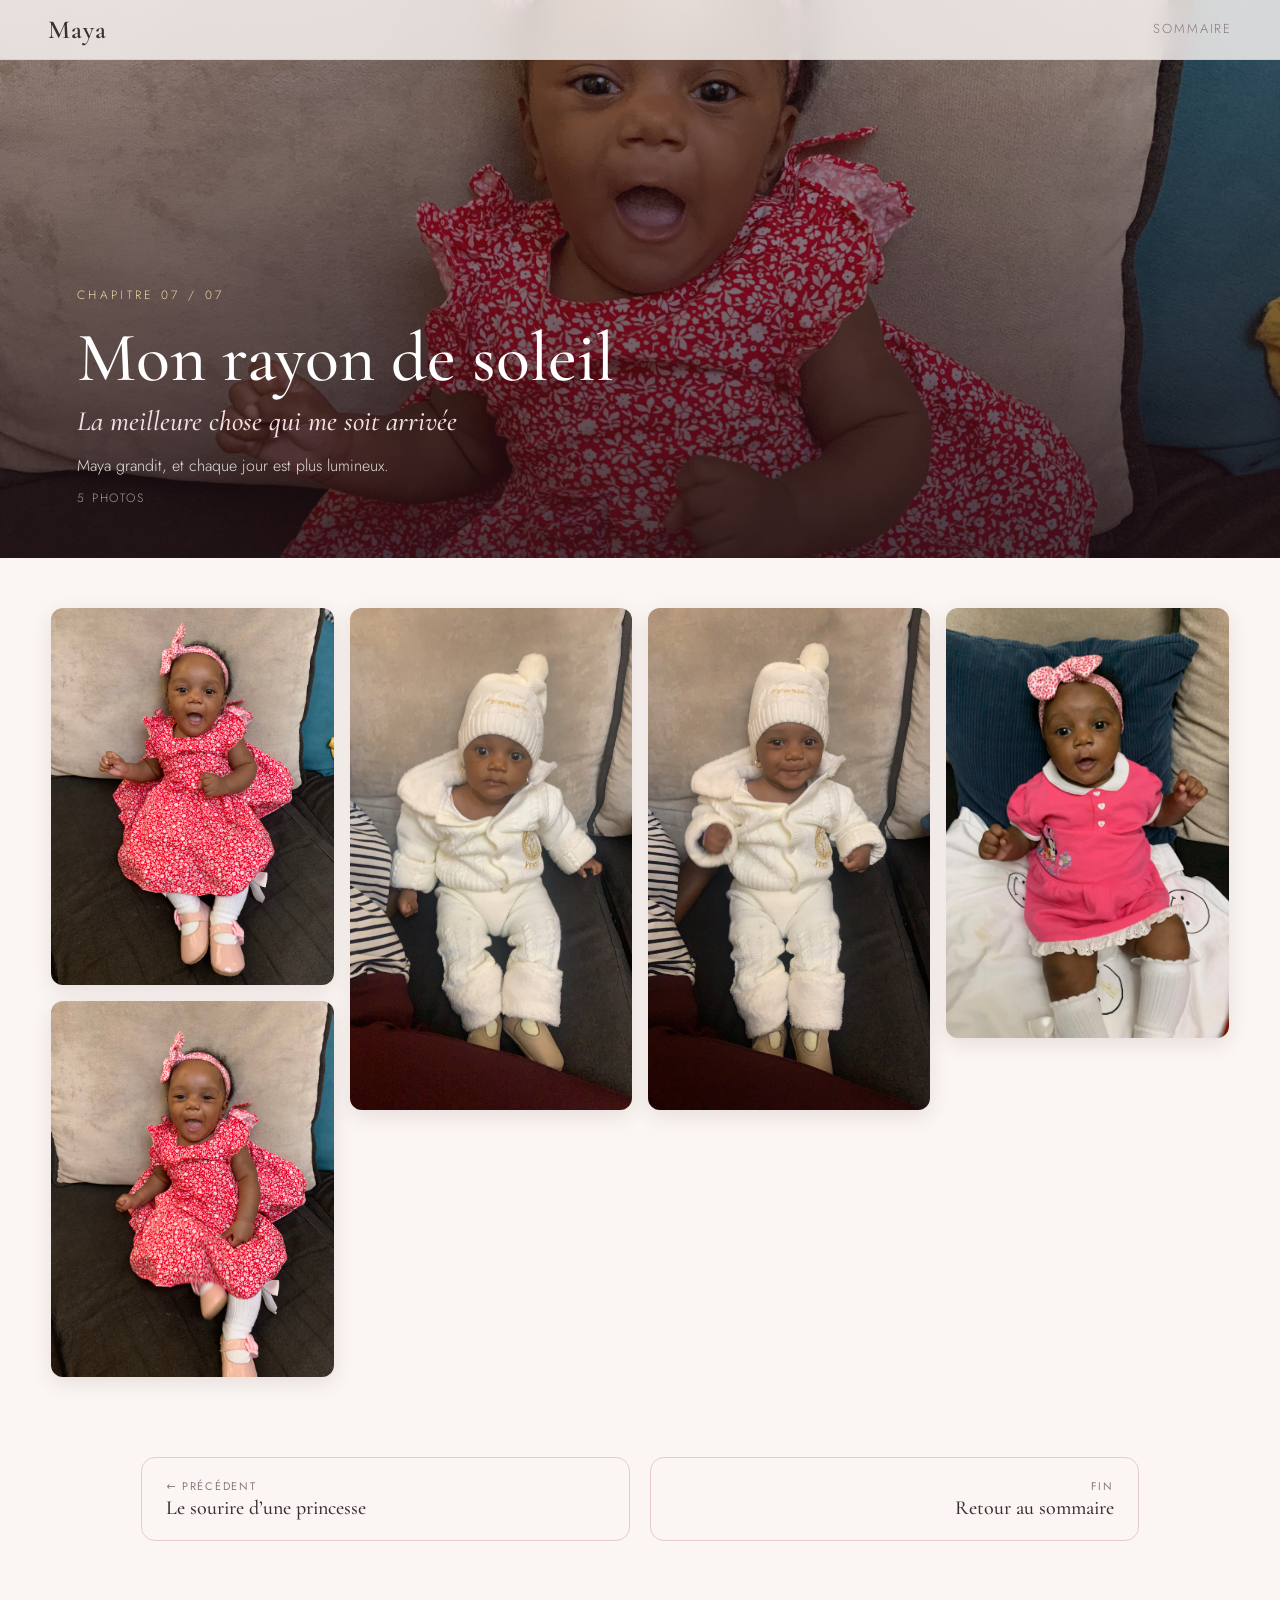
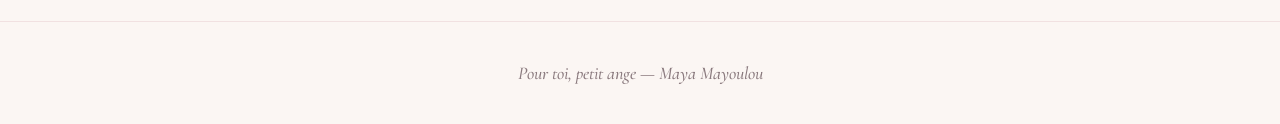
==== soleil.html @ 27d1b36d "first commit" ====
<!DOCTYPE html>
<html lang="fr"><head><meta charset="UTF-8"><meta name="viewport" content="width=device-width, initial-scale=1">
<title>Mon rayon de soleil — Album Maya</title><meta name="description" content="Maya grandit, et chaque jour est plus lumineux.">
<link rel="preconnect" href="https://fonts.googleapis.com"><link rel="preconnect" href="https://fonts.gstatic.com" crossorigin>
<link href="https://fonts.googleapis.com/css2?family=Cormorant+Garamond:ital,wght@0,500;0,600;1,500&family=Jost:wght@300;400;500&display=swap" rel="stylesheet">
<link rel="stylesheet" href="style.css"></head><body><header class="bar"><a class="logo" href="index.html">Maya</a><a class="menu" href="index.html#chapitres">Sommaire</a></header>
<section class="chhead" style="--cover:url('images/IMG_8804.JPG')"><div class="in"><p class="eyebrow">Chapitre 07 / 07</p><h1>Mon rayon de soleil</h1><p class="tag">La meilleure chose qui me soit arrivée</p><p class="desc">Maya grandit, et chaque jour est plus lumineux. <span>5 photos</span></p></div></section>
<main class="gallery"><figure class="reveal"><img src="images/IMG_8804.JPG" alt="Maya — Mon rayon de soleil, photo 1" width="3024" height="4032" loading="lazy" decoding="async"></figure><figure class="reveal"><img src="images/IMG_8805.JPG" alt="Maya — Mon rayon de soleil, photo 2" width="3024" height="4032" loading="lazy" decoding="async"></figure><figure class="reveal"><img src="images/IMG_8985.JPG" alt="Maya — Mon rayon de soleil, photo 3" width="1008" height="1792" loading="lazy" decoding="async"></figure><figure class="reveal"><img src="images/IMG_8987.JPG" alt="Maya — Mon rayon de soleil, photo 4" width="1008" height="1792" loading="lazy" decoding="async"></figure><figure class="reveal"><img src="images/TKTE0755.JPG" alt="Maya — Mon rayon de soleil, photo 5" width="2648" height="4032" loading="lazy" decoding="async"></figure></main><nav class="pn"><a href="sourire.html"><small>← Précédent</small>Le sourire d’une princesse</a><a class="r" href="index.html"><small>Fin</small>Retour au sommaire</a></nav>
<div id="lb" class="lb" hidden><button class="x" aria-label="Fermer">×</button><button class="p" aria-label="Précédente">‹</button><img alt=""><button class="n" aria-label="Suivante">›</button><span class="ct"></span></div>
<footer class="foot"><p>Pour toi, petit ange — Maya Mayoulou</p></footer><script src="app.js"></script></body></html>
---- style.css ----
*{box-sizing:border-box;margin:0;padding:0}html{scroll-behavior:smooth}
:root{--bg:#fbf6f3;--ink:#3b2f33;--mut:#8a7a7e;--rose:#c98b97;--rose2:#f3dfe3;--gold:#b9965b;--serif:"Cormorant Garamond",Georgia,serif;--sans:"Jost",system-ui,-apple-system,"Segoe UI",sans-serif}
body{background:var(--bg);color:var(--ink);font:300 16px/1.7 var(--sans);-webkit-font-smoothing:antialiased}
a{color:inherit;text-decoration:none}img{display:block;max-width:100%}
.bar{position:fixed;inset:0 0 auto;z-index:50;display:flex;justify-content:space-between;align-items:center;padding:14px clamp(16px,4vw,48px);background:rgba(251,246,243,.82);backdrop-filter:blur(12px);border-bottom:1px solid rgba(201,139,151,.2)}
.logo{font:600 26px var(--serif);letter-spacing:.04em}.menu{font-size:13px;letter-spacing:.14em;text-transform:uppercase;color:var(--mut)}.menu:hover{color:var(--rose)}
.eyebrow{font-size:12px;letter-spacing:.28em;text-transform:uppercase;color:var(--gold);margin-bottom:14px}
.hero{min-height:100vh;display:grid;grid-template-columns:1.1fr .9fr;align-items:center;gap:clamp(24px,5vw,80px);padding:110px clamp(20px,6vw,100px) 60px;background:radial-gradient(circle at 85% 20%,var(--rose2),transparent 55%)}
.hero h1{font:500 clamp(36px,5vw,68px)/1.1 var(--serif)}.hero h1 em{color:var(--rose);font-size:1.25em}
.full{margin:18px 0 22px;font-size:13px;letter-spacing:.2em;text-transform:uppercase;color:var(--mut)}
.dedi{max-width:520px;font:italic 500 21px/1.55 var(--serif);color:#5b4a4f;margin-bottom:34px}
.btn{display:inline-block;padding:14px 34px;border:1px solid var(--ink);border-radius:99px;font-size:13px;letter-spacing:.16em;text-transform:uppercase;transition:.3s}.btn:hover{background:var(--ink);color:#fff}
.meta{margin-top:22px;font-size:13px;color:var(--mut)}
.hero-img img{width:100%;max-height:78vh;object-fit:cover;border-radius:220px 220px 18px 18px;box-shadow:0 30px 70px rgba(120,70,80,.25);border:8px solid #fff}
.chapters{padding:90px clamp(20px,6vw,100px) 100px}.chapters h2,.chapters .sub{text-align:center}.chapters h2{font:500 clamp(32px,4vw,48px) var(--serif)}.sub{color:var(--mut);margin:6px 0 50px}
.grid{display:grid;grid-template-columns:repeat(auto-fill,minmax(270px,1fr));gap:28px;max-width:1300px;margin:auto}
.card{position:relative;aspect-ratio:3/4;border-radius:16px;overflow:hidden;box-shadow:0 12px 34px rgba(80,50,55,.15);transition:transform .4s,box-shadow .4s}
.card:hover{transform:translateY(-6px);box-shadow:0 22px 46px rgba(80,50,55,.25)}.card img{width:100%;height:100%;object-fit:cover;transition:transform .8s}.card:hover img{transform:scale(1.06)}
.cap{position:absolute;inset:auto 0 0;padding:70px 22px 22px;color:#fff;background:linear-gradient(transparent,rgba(30,15,20,.85))}
.num{font:italic 500 18px var(--serif);color:#f0c9d1}.cap h3{font:500 25px/1.2 var(--serif);margin:2px 0 4px}.cap p{font-size:14px;opacity:.9}.cap small{display:block;margin-top:8px;font-size:11px;letter-spacing:.14em;text-transform:uppercase;opacity:.7}
.chhead{position:relative;min-height:62vh;display:flex;align-items:flex-end;padding:120px clamp(20px,6vw,100px) 50px;color:#fff;background:linear-gradient(rgba(30,15,20,.35),rgba(30,15,20,.8)),var(--cover) center 25%/cover}
.chhead .in{max-width:760px}.chhead h1{font:500 clamp(34px,5.5vw,70px)/1.1 var(--serif)}.chhead .eyebrow{color:#f0d9a8}
.tag{font:italic 500 clamp(20px,2.4vw,28px) var(--serif);color:#f3dfe3;margin:8px 0 14px}.desc{opacity:.85;max-width:520px}.desc span{display:block;margin-top:8px;font-size:12px;letter-spacing:.16em;text-transform:uppercase;opacity:.7}
.gallery{columns:4 240px;column-gap:16px;padding:50px clamp(16px,4vw,60px);max-width:1500px;margin:auto}
.gallery figure{break-inside:avoid;margin-bottom:16px;border-radius:12px;overflow:hidden;cursor:zoom-in;background:var(--rose2);box-shadow:0 6px 20px rgba(80,50,55,.12)}
.gallery img{width:100%;height:auto;transition:transform .6s,filter .3s}.gallery figure:hover img{transform:scale(1.04);filter:brightness(1.05)}
.pn{display:flex;justify-content:space-between;gap:20px;max-width:1100px;margin:30px auto 80px;padding:0 clamp(16px,4vw,60px)}.pn a{flex:1;padding:20px 24px;border:1px solid rgba(201,139,151,.4);border-radius:14px;font:500 20px var(--serif);transition:.3s}.pn a:hover{background:var(--rose2)}.pn .r{text-align:right}.pn small{display:block;font:400 11px var(--sans);letter-spacing:.16em;text-transform:uppercase;color:var(--mut);margin-bottom:2px}
.foot{padding:40px 20px;text-align:center;font:italic 500 18px var(--serif);color:var(--mut);border-top:1px solid rgba(201,139,151,.2)}
.lb{position:fixed;inset:0;z-index:100;display:flex;align-items:center;justify-content:center;background:rgba(20,10,14,.94)}.lb[hidden]{display:none}
.lb img{max-width:92vw;max-height:88vh;object-fit:contain;border-radius:6px;animation:in .3s}@keyframes in{from{opacity:0;transform:scale(.97)}}
.lb button{position:absolute;background:none;border:0;color:#fff;font-size:44px;cursor:pointer;opacity:.7;padding:10px 18px;transition:.2s}.lb button:hover{opacity:1}
.x{top:10px;right:14px}.p{left:6px;top:50%;transform:translateY(-50%)}.n{right:6px;top:50%;transform:translateY(-50%)}.ct{position:absolute;bottom:16px;color:#fff;opacity:.7;font-size:13px;letter-spacing:.14em}
.reveal{opacity:0;transform:translateY(24px);transition:opacity .8s,transform .8s}.reveal.on{opacity:1;transform:none}
@media(max-width:820px){.hero{grid-template-columns:1fr;text-align:center;padding-top:100px}.hero-img{order:-1}.hero-img img{max-height:50vh;margin:auto;max-width:300px}.dedi{margin-inline:auto}.gallery{columns:2 150px;column-gap:10px}.gallery figure{margin-bottom:10px}.pn{flex-direction:column}}
@media(prefers-reduced-motion:reduce){*{animation:none!important;transition:none!important}.reveal{opacity:1;transform:none}}
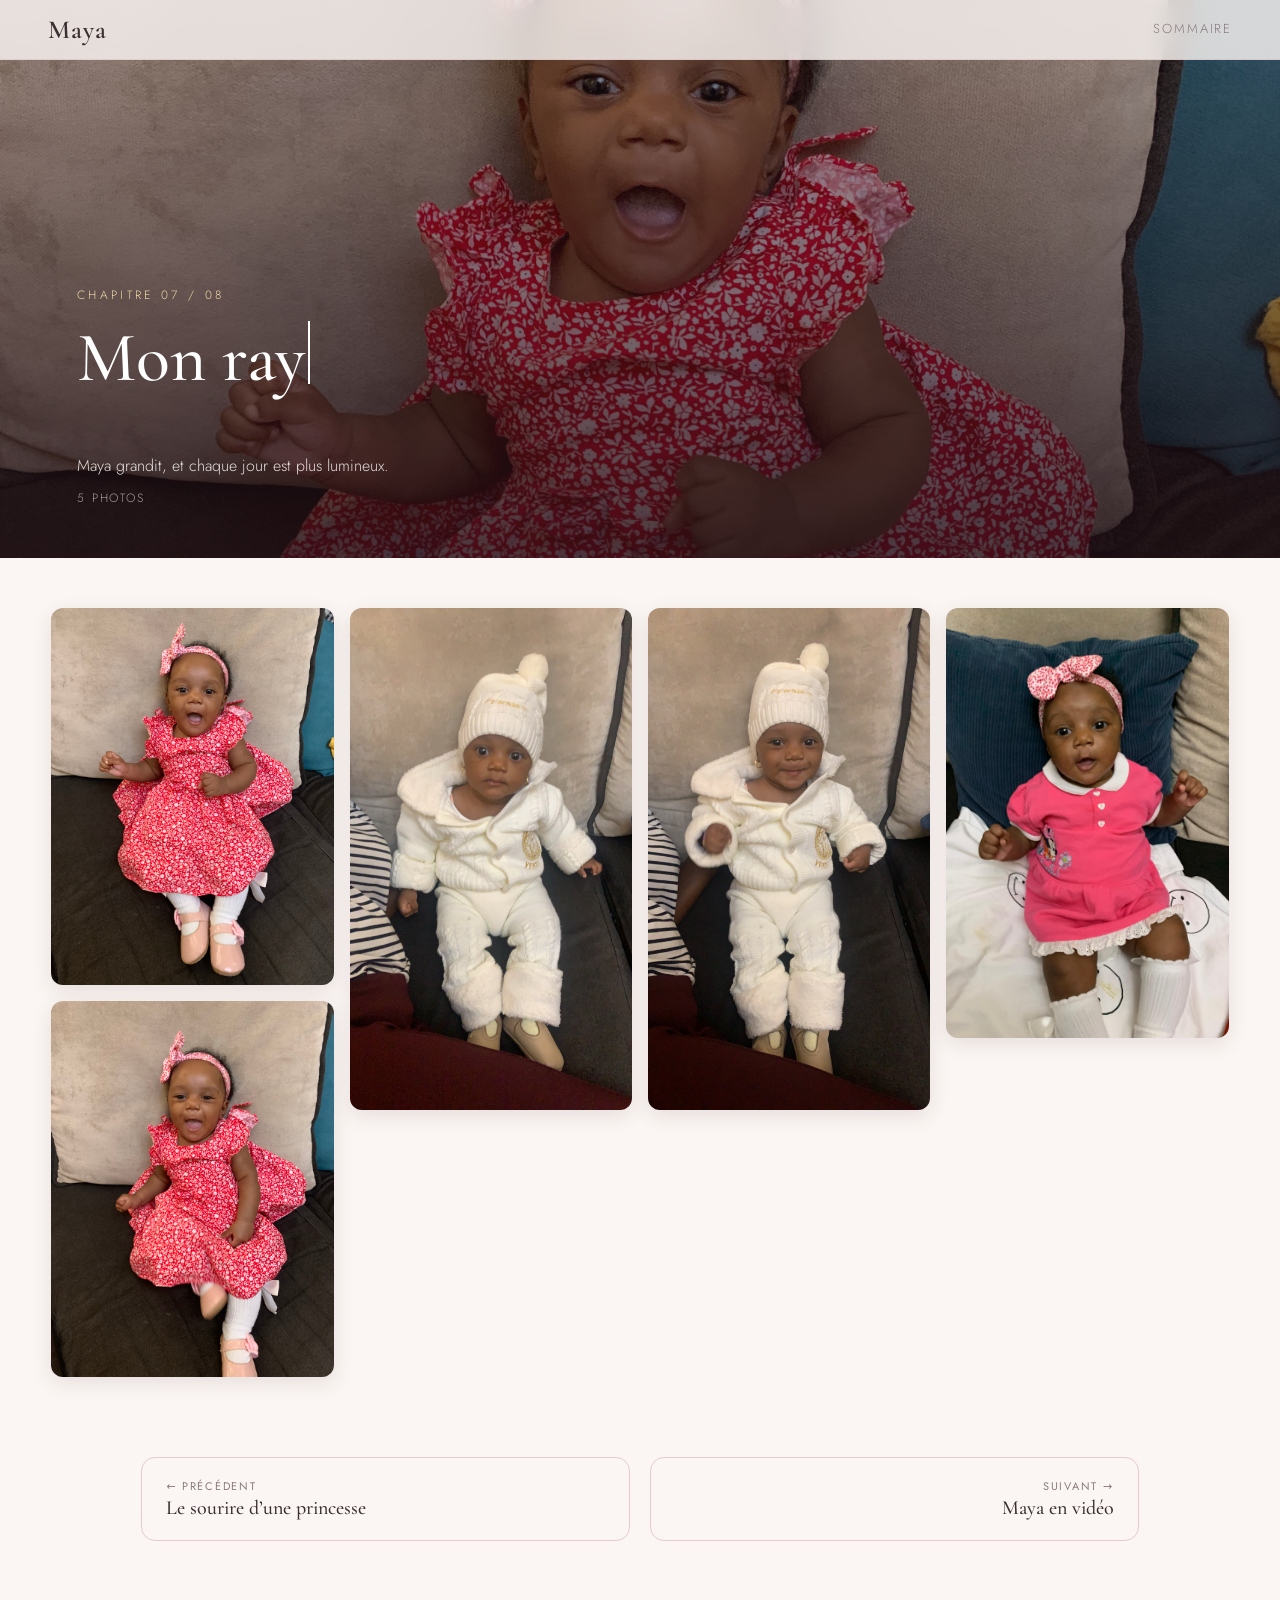
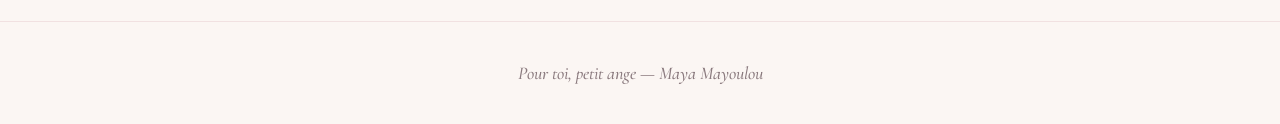
==== commit 593a6c82: "up" ====
--- a/soleil.html
+++ b/soleil.html
@@ -4,7 +4,7 @@
 <link rel="preconnect" href="https://fonts.googleapis.com"><link rel="preconnect" href="https://fonts.gstatic.com" crossorigin>
 <link href="https://fonts.googleapis.com/css2?family=Cormorant+Garamond:ital,wght@0,500;0,600;1,500&family=Jost:wght@300;400;500&display=swap" rel="stylesheet">
 <link rel="stylesheet" href="style.css"></head><body><header class="bar"><a class="logo" href="index.html">Maya</a><a class="menu" href="index.html#chapitres">Sommaire</a></header>
-<section class="chhead" style="--cover:url('images/IMG_8804.JPG')"><div class="in"><p class="eyebrow">Chapitre 07 / 07</p><h1>Mon rayon de soleil</h1><p class="tag">La meilleure chose qui me soit arrivée</p><p class="desc">Maya grandit, et chaque jour est plus lumineux. <span>5 photos</span></p></div></section>
-<main class="gallery"><figure class="reveal"><img src="images/IMG_8804.JPG" alt="Maya — Mon rayon de soleil, photo 1" width="3024" height="4032" loading="lazy" decoding="async"></figure><figure class="reveal"><img src="images/IMG_8805.JPG" alt="Maya — Mon rayon de soleil, photo 2" width="3024" height="4032" loading="lazy" decoding="async"></figure><figure class="reveal"><img src="images/IMG_8985.JPG" alt="Maya — Mon rayon de soleil, photo 3" width="1008" height="1792" loading="lazy" decoding="async"></figure><figure class="reveal"><img src="images/IMG_8987.JPG" alt="Maya — Mon rayon de soleil, photo 4" width="1008" height="1792" loading="lazy" decoding="async"></figure><figure class="reveal"><img src="images/TKTE0755.JPG" alt="Maya — Mon rayon de soleil, photo 5" width="2648" height="4032" loading="lazy" decoding="async"></figure></main><nav class="pn"><a href="sourire.html"><small>← Précédent</small>Le sourire d’une princesse</a><a class="r" href="index.html"><small>Fin</small>Retour au sommaire</a></nav>
+<section class="chhead" style="--cover:url('images/IMG_8804.JPG')"><div class="in"><p class="eyebrow">Chapitre 07 / 08</p><h1>Mon rayon de soleil</h1><p class="tag">La meilleure chose qui me soit arrivée</p><p class="desc">Maya grandit, et chaque jour est plus lumineux. <span>5 photos</span></p></div></section>
+<main class="gallery"><figure class="reveal"><img src="images/IMG_8804.JPG" alt="Maya — Mon rayon de soleil, photo 1" width="3024" height="4032" loading="lazy" decoding="async"></figure><figure class="reveal"><img src="images/IMG_8805.JPG" alt="Maya — Mon rayon de soleil, photo 2" width="3024" height="4032" loading="lazy" decoding="async"></figure><figure class="reveal"><img src="images/IMG_8985.JPG" alt="Maya — Mon rayon de soleil, photo 3" width="1008" height="1792" loading="lazy" decoding="async"></figure><figure class="reveal"><img src="images/IMG_8987.JPG" alt="Maya — Mon rayon de soleil, photo 4" width="1008" height="1792" loading="lazy" decoding="async"></figure><figure class="reveal"><img src="images/TKTE0755.JPG" alt="Maya — Mon rayon de soleil, photo 5" width="2648" height="4032" loading="lazy" decoding="async"></figure></main><nav class="pn"><a href="sourire.html"><small>← Précédent</small>Le sourire d’une princesse</a><a class="r" href="videos.html"><small>Suivant →</small>Maya en vidéo</a></nav>
 <div id="lb" class="lb" hidden><button class="x" aria-label="Fermer">×</button><button class="p" aria-label="Précédente">‹</button><img alt=""><button class="n" aria-label="Suivante">›</button><span class="ct"></span></div>
 <footer class="foot"><p>Pour toi, petit ange — Maya Mayoulou</p></footer><script src="app.js"></script></body></html>
--- a/style.css
+++ b/style.css
@@ -32,4 +32,22 @@
 .x{top:10px;right:14px}.p{left:6px;top:50%;transform:translateY(-50%)}.n{right:6px;top:50%;transform:translateY(-50%)}.ct{position:absolute;bottom:16px;color:#fff;opacity:.7;font-size:13px;letter-spacing:.14em}
 .reveal{opacity:0;transform:translateY(24px);transition:opacity .8s,transform .8s}.reveal.on{opacity:1;transform:none}
 @media(max-width:820px){.hero{grid-template-columns:1fr;text-align:center;padding-top:100px}.hero-img{order:-1}.hero-img img{max-height:50vh;margin:auto;max-width:300px}.dedi{margin-inline:auto}.gallery{columns:2 150px;column-gap:10px}.gallery figure{margin-bottom:10px}.pn{flex-direction:column}}
-@media(prefers-reduced-motion:reduce){*{animation:none!important;transition:none!important}.reveal{opacity:1;transform:none}}+@media(prefers-reduced-motion:reduce){*{animation:none!important;transition:none!important}.reveal{opacity:1;transform:none}}
+/* ===== Animations : chargement, machine à écrire, vidéos ===== */
+body::before{content:"Maya";position:fixed;inset:0;z-index:300;display:flex;align-items:center;justify-content:center;background:var(--bg);font:italic 500 clamp(56px,12vw,120px) var(--serif);color:var(--rose);letter-spacing:.06em;animation:pulse 1.6s ease-in-out infinite,ldout .01s 6s forwards;transition:opacity .8s,visibility .8s}
+body::after{content:"";position:fixed;z-index:301;left:50%;top:calc(50% + clamp(50px,9vw,90px));width:160px;height:2px;margin-left:-80px;background:linear-gradient(90deg,var(--rose),var(--gold)) left/0 100% no-repeat,rgba(201,139,151,.25);animation:fill 1.2s ease-out forwards,ldout .01s 6s forwards;transition:opacity .8s,visibility .8s}
+body.ready::before,body.ready::after{opacity:0;visibility:hidden}
+@keyframes pulse{50%{opacity:.55;transform:scale(.98)}}
+@keyframes fill{to{background-size:100% 100%}}
+@keyframes ldout{to{opacity:0;visibility:hidden}}
+.typing::after{content:"";display:inline-block;width:2px;height:.9em;margin-left:3px;vertical-align:-.05em;background:currentColor;animation:bl .7s steps(1) infinite}
+@keyframes bl{50%{opacity:0}}
+.hero-img img,.chhead .in{animation:rise 1.2s .6s both cubic-bezier(.2,.7,.2,1)}
+@keyframes rise{from{opacity:0;transform:translateY(30px)}}
+.gallery video{display:block;width:100%;height:auto;background:#000}
+.gallery figure.vid{position:relative}
+.gallery figure.vid::after{content:"▶";position:absolute;inset:0;margin:auto;width:58px;height:58px;display:flex;align-items:center;justify-content:center;border-radius:50%;background:rgba(30,15,20,.55);color:#fff;font-size:20px;padding-left:4px;backdrop-filter:blur(4px);pointer-events:none}
+.lb video{max-width:92vw;max-height:88vh;border-radius:6px;background:#000}
+.lb img[hidden],.lb video[hidden]{display:none}
+@media(prefers-reduced-motion:reduce){body::before,body::after{display:none}.typing::after{animation:none}}
+.gallery video{aspect-ratio:9/16;object-fit:cover}
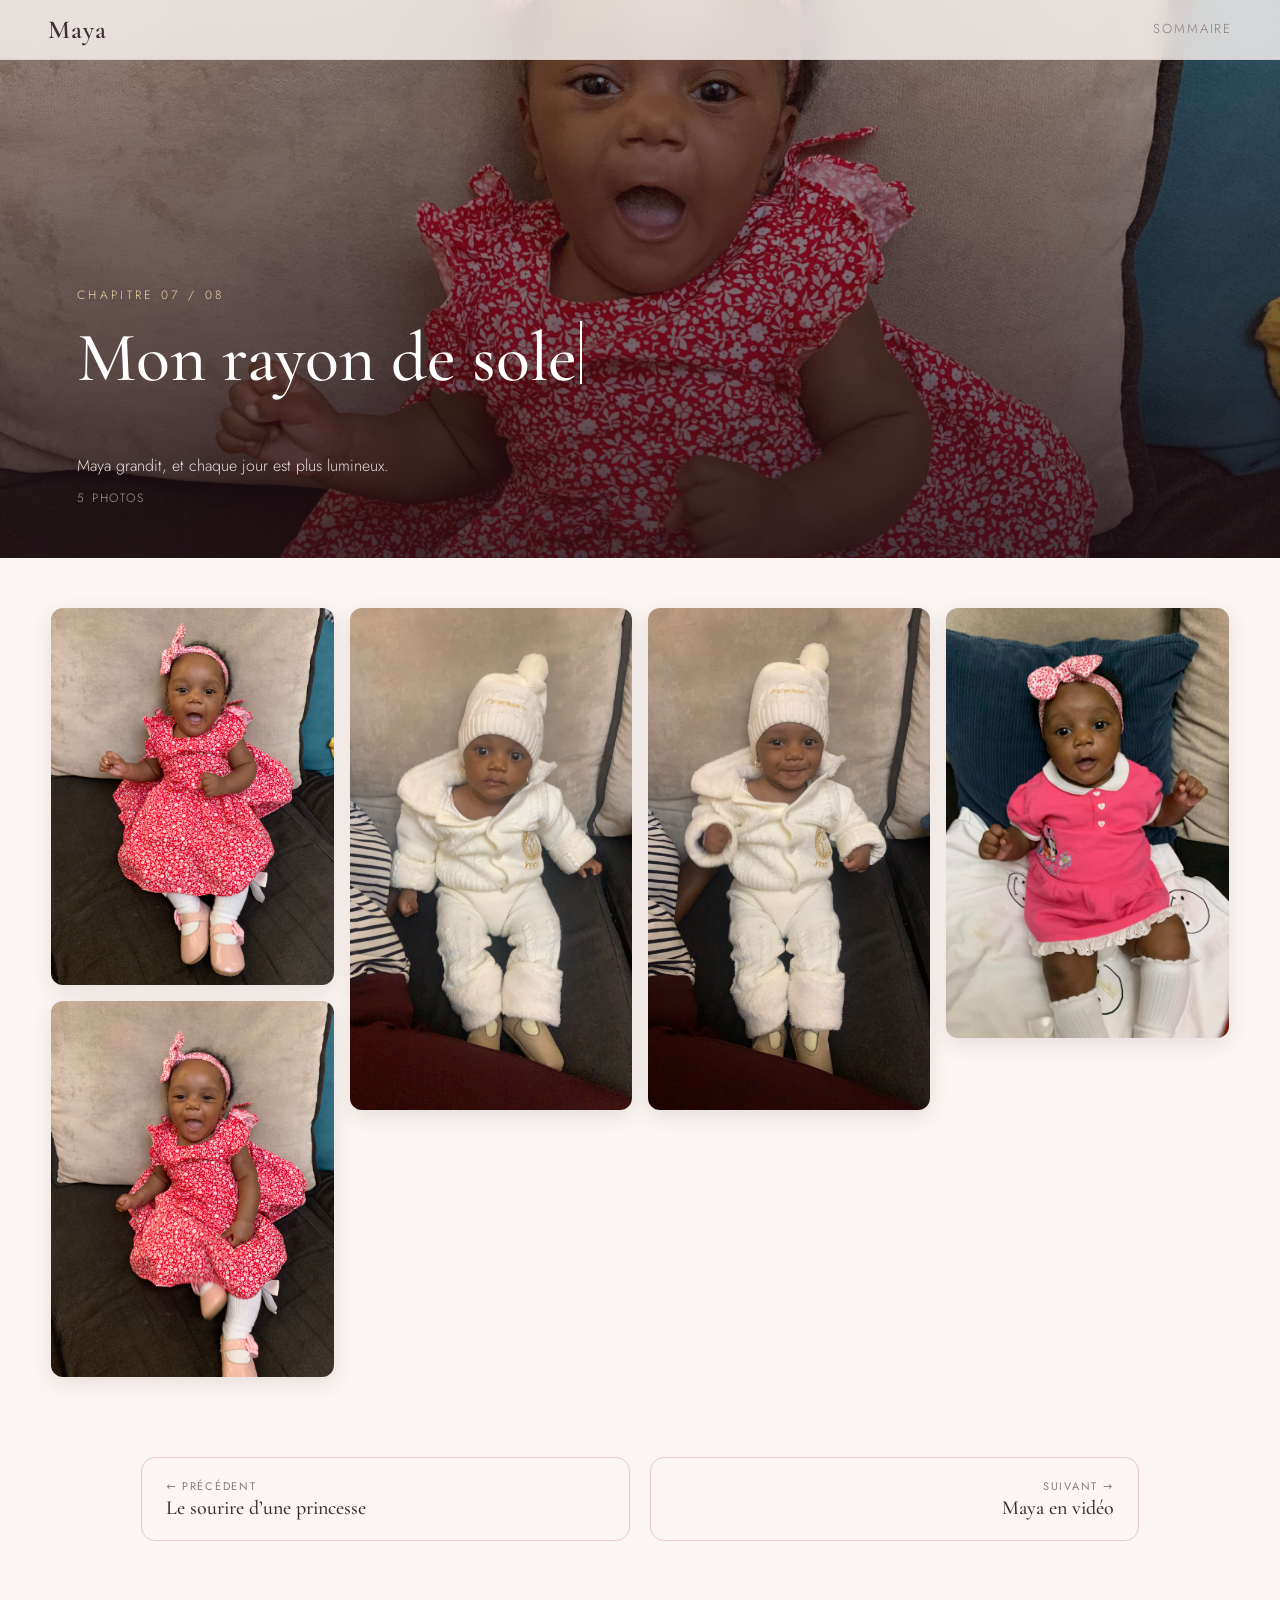
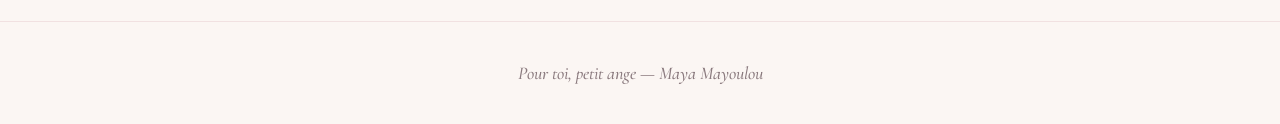
==== commit 31d6a5f7: "up" ====
--- a/soleil.html
+++ b/soleil.html
@@ -3,7 +3,7 @@
 <title>Mon rayon de soleil — Album Maya</title><meta name="description" content="Maya grandit, et chaque jour est plus lumineux.">
 <link rel="preconnect" href="https://fonts.googleapis.com"><link rel="preconnect" href="https://fonts.gstatic.com" crossorigin>
 <link href="https://fonts.googleapis.com/css2?family=Cormorant+Garamond:ital,wght@0,500;0,600;1,500&family=Jost:wght@300;400;500&display=swap" rel="stylesheet">
-<link rel="stylesheet" href="style.css"></head><body><header class="bar"><a class="logo" href="index.html">Maya</a><a class="menu" href="index.html#chapitres">Sommaire</a></header>
+<link rel="stylesheet" href="style.css"></head><body><header class="bar"><a class="logo" href="accueil.html">Maya</a><a class="menu" href="accueil.html#chapitres">Sommaire</a></header>
 <section class="chhead" style="--cover:url('images/IMG_8804.JPG')"><div class="in"><p class="eyebrow">Chapitre 07 / 08</p><h1>Mon rayon de soleil</h1><p class="tag">La meilleure chose qui me soit arrivée</p><p class="desc">Maya grandit, et chaque jour est plus lumineux. <span>5 photos</span></p></div></section>
 <main class="gallery"><figure class="reveal"><img src="images/IMG_8804.JPG" alt="Maya — Mon rayon de soleil, photo 1" width="3024" height="4032" loading="lazy" decoding="async"></figure><figure class="reveal"><img src="images/IMG_8805.JPG" alt="Maya — Mon rayon de soleil, photo 2" width="3024" height="4032" loading="lazy" decoding="async"></figure><figure class="reveal"><img src="images/IMG_8985.JPG" alt="Maya — Mon rayon de soleil, photo 3" width="1008" height="1792" loading="lazy" decoding="async"></figure><figure class="reveal"><img src="images/IMG_8987.JPG" alt="Maya — Mon rayon de soleil, photo 4" width="1008" height="1792" loading="lazy" decoding="async"></figure><figure class="reveal"><img src="images/TKTE0755.JPG" alt="Maya — Mon rayon de soleil, photo 5" width="2648" height="4032" loading="lazy" decoding="async"></figure></main><nav class="pn"><a href="sourire.html"><small>← Précédent</small>Le sourire d’une princesse</a><a class="r" href="videos.html"><small>Suivant →</small>Maya en vidéo</a></nav>
 <div id="lb" class="lb" hidden><button class="x" aria-label="Fermer">×</button><button class="p" aria-label="Précédente">‹</button><img alt=""><button class="n" aria-label="Suivante">›</button><span class="ct"></span></div>
--- a/style.css
+++ b/style.css
@@ -34,12 +34,6 @@
 @media(max-width:820px){.hero{grid-template-columns:1fr;text-align:center;padding-top:100px}.hero-img{order:-1}.hero-img img{max-height:50vh;margin:auto;max-width:300px}.dedi{margin-inline:auto}.gallery{columns:2 150px;column-gap:10px}.gallery figure{margin-bottom:10px}.pn{flex-direction:column}}
 @media(prefers-reduced-motion:reduce){*{animation:none!important;transition:none!important}.reveal{opacity:1;transform:none}}
 /* ===== Animations : chargement, machine à écrire, vidéos ===== */
-body::before{content:"Maya";position:fixed;inset:0;z-index:300;display:flex;align-items:center;justify-content:center;background:var(--bg);font:italic 500 clamp(56px,12vw,120px) var(--serif);color:var(--rose);letter-spacing:.06em;animation:pulse 1.6s ease-in-out infinite,ldout .01s 6s forwards;transition:opacity .8s,visibility .8s}
-body::after{content:"";position:fixed;z-index:301;left:50%;top:calc(50% + clamp(50px,9vw,90px));width:160px;height:2px;margin-left:-80px;background:linear-gradient(90deg,var(--rose),var(--gold)) left/0 100% no-repeat,rgba(201,139,151,.25);animation:fill 1.2s ease-out forwards,ldout .01s 6s forwards;transition:opacity .8s,visibility .8s}
-body.ready::before,body.ready::after{opacity:0;visibility:hidden}
-@keyframes pulse{50%{opacity:.55;transform:scale(.98)}}
-@keyframes fill{to{background-size:100% 100%}}
-@keyframes ldout{to{opacity:0;visibility:hidden}}
 .typing::after{content:"";display:inline-block;width:2px;height:.9em;margin-left:3px;vertical-align:-.05em;background:currentColor;animation:bl .7s steps(1) infinite}
 @keyframes bl{50%{opacity:0}}
 .hero-img img,.chhead .in{animation:rise 1.2s .6s both cubic-bezier(.2,.7,.2,1)}
@@ -49,5 +43,5 @@
 .gallery figure.vid::after{content:"▶";position:absolute;inset:0;margin:auto;width:58px;height:58px;display:flex;align-items:center;justify-content:center;border-radius:50%;background:rgba(30,15,20,.55);color:#fff;font-size:20px;padding-left:4px;backdrop-filter:blur(4px);pointer-events:none}
 .lb video{max-width:92vw;max-height:88vh;border-radius:6px;background:#000}
 .lb img[hidden],.lb video[hidden]{display:none}
-@media(prefers-reduced-motion:reduce){body::before,body::after{display:none}.typing::after{animation:none}}
+@media(prefers-reduced-motion:reduce){.typing::after{animation:none}}
 .gallery video{aspect-ratio:9/16;object-fit:cover}
